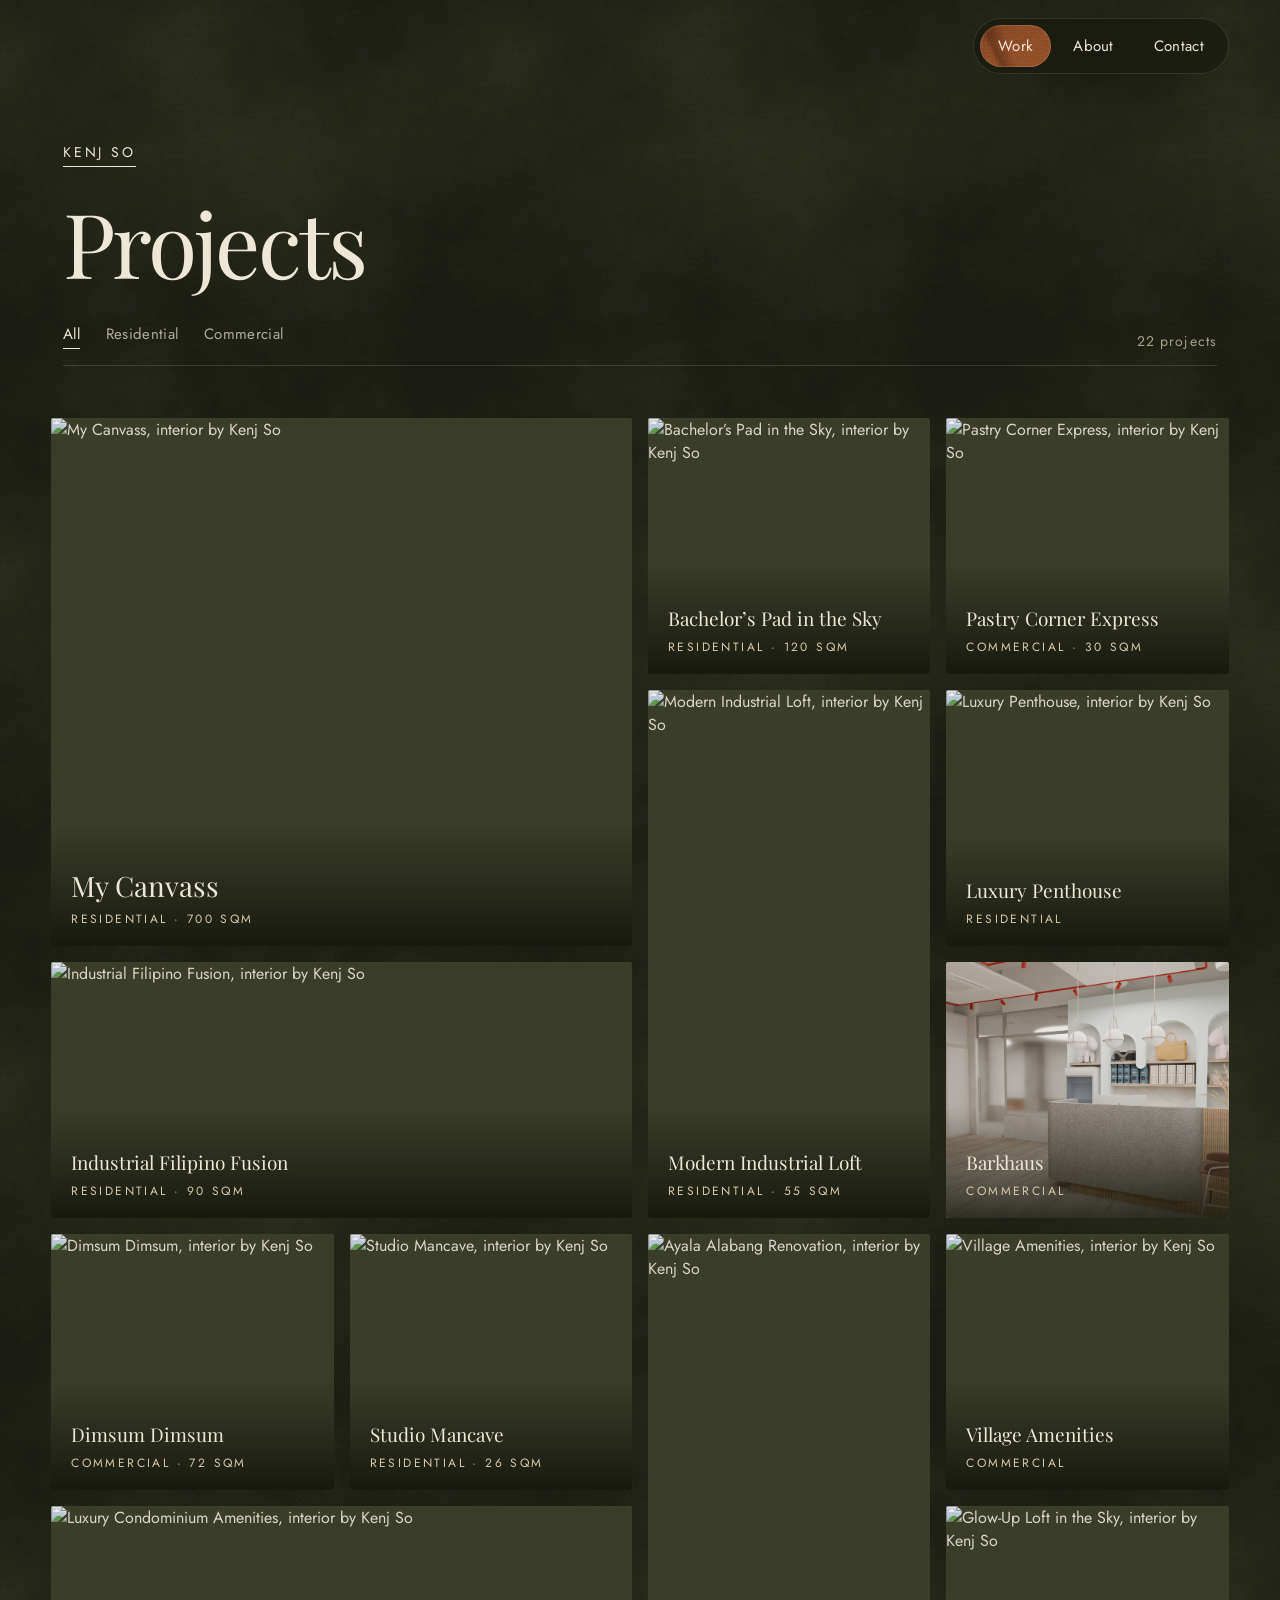
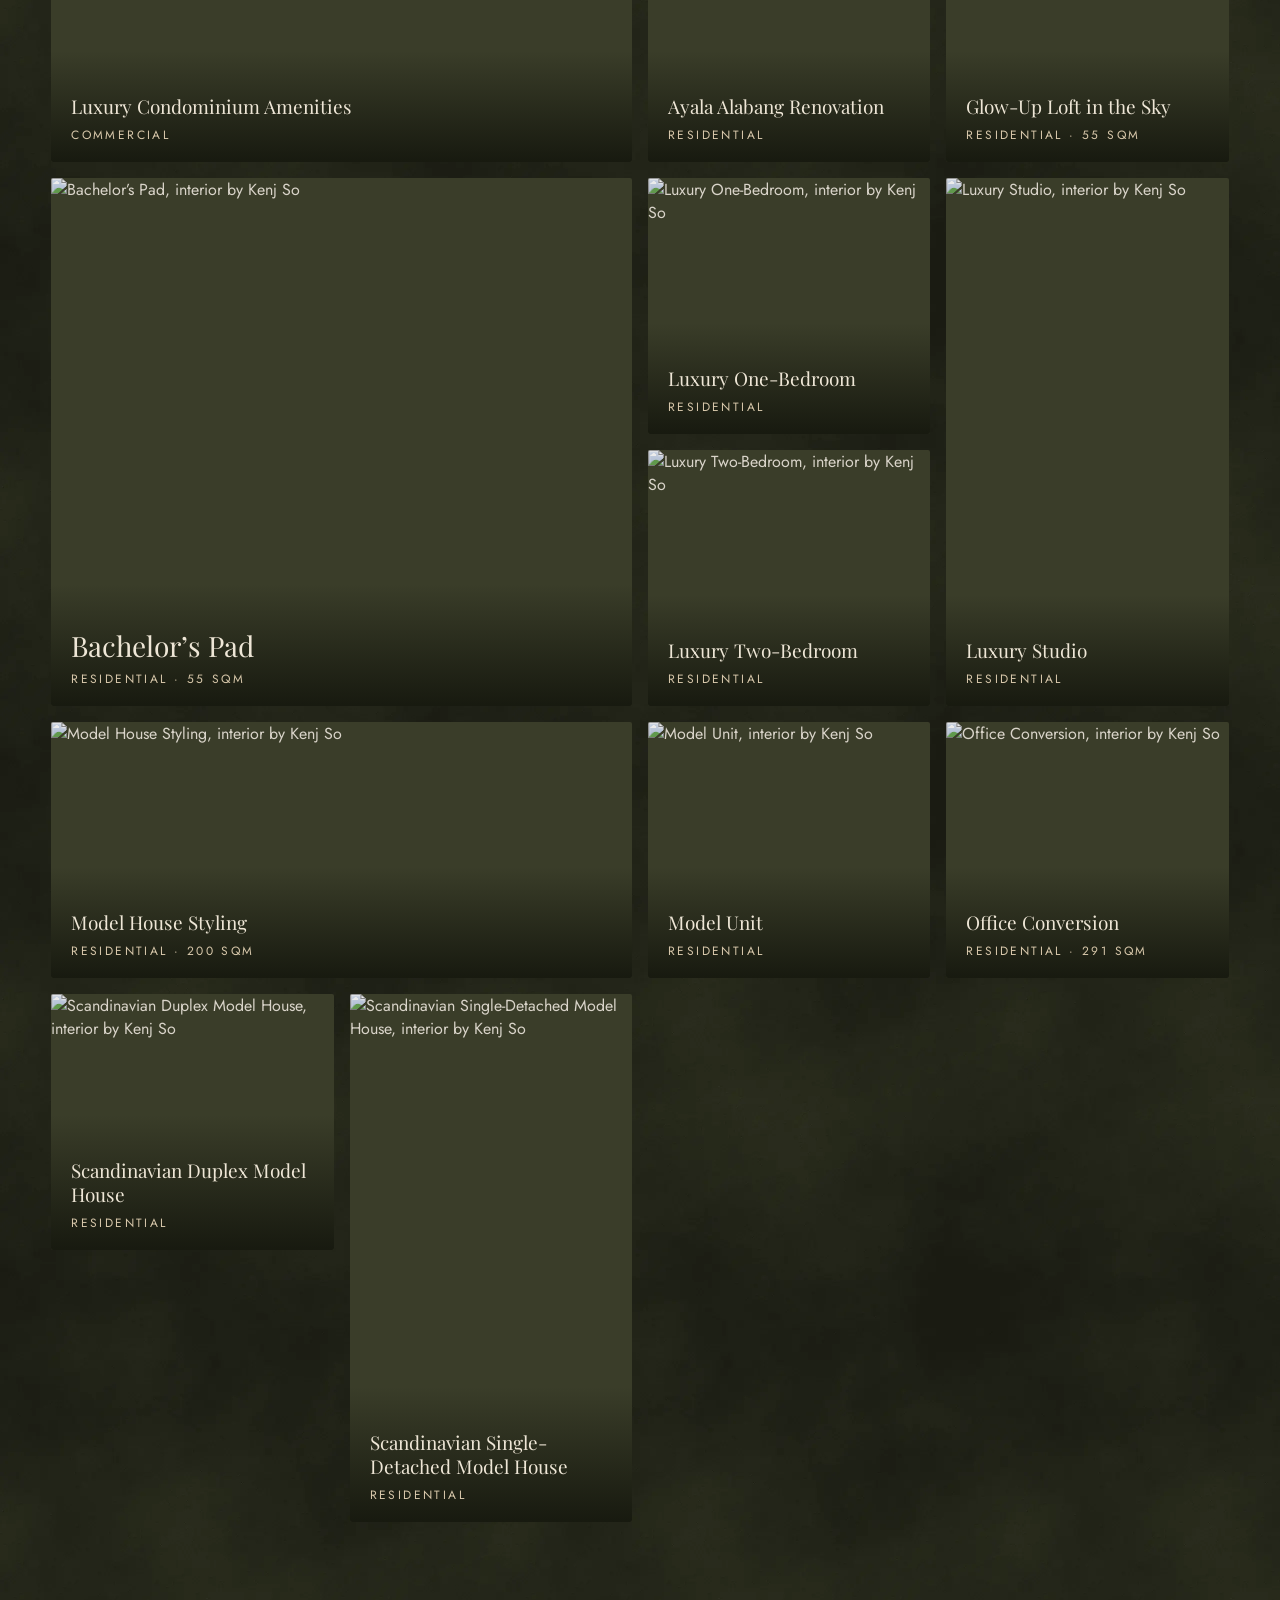
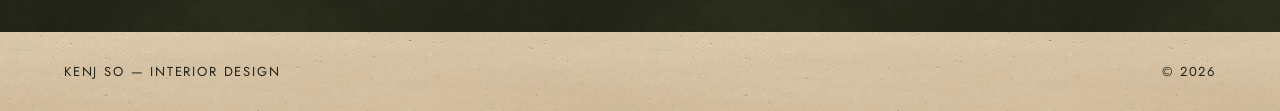
==== work.html @ 74ae032d "Kenj So portfolio prototype for client review Static site: process-led hero (plan → room), portfolio" ====
<!doctype html>
<html lang="en">
<head>
<meta charset="utf-8"><meta name="viewport" content="width=device-width,initial-scale=1">
<title>Projects — Kenj So</title>
<meta name="page-title" content="Projects — Kenj So">
<meta name="description" content="Homes, model units and commercial spaces by licensed interior designer Kenj So.">
<meta name="theme-color" content="#1e2015">
<meta name="robots" content="noindex, nofollow">
<link rel="preconnect" href="https://fonts.googleapis.com"><link rel="preconnect" href="https://fonts.gstatic.com" crossorigin>
<link href="https://fonts.googleapis.com/css2?family=Playfair+Display:ital,wght@0,400;0,500;1,400&family=Jost:wght@300;400;500&display=swap" rel="stylesheet">
<link rel="stylesheet" href="style.css">
</head>
<body class="portfolio-page">
<a class="skip" href="#portfolio-grid">Skip to projects</a>

<nav class="float-nav" id="float-nav" aria-label="Main navigation">
  <span class="nav-indicator" aria-hidden="true"></span>
  <a href="./work.html" aria-current="page">Work</a>
  <a href="./index.html#about">About</a>
  <a href="./index.html#connect">Contact</a>
</nav>

<main class="portfolio">
  <header class="portfolio-head">
    <a class="back-home text-link" href="./index.html">Kenj So</a>
    <h1>Projects</h1>
    <div class="portfolio-bar">
      <div class="filters filters-row" role="group" aria-label="Project category">
        <button data-filter="all" aria-pressed="true">All</button>
        <button data-filter="residential" aria-pressed="false">Residential</button>
        <button data-filter="commercial" aria-pressed="false">Commercial</button>
      </div>
      <p class="count" id="count" aria-live="polite"></p>
    </div>
  </header>
  <div id="portfolio-grid" class="portfolio-grid"></div>
</main>

<footer class="travertine"><span>Kenj So — Interior Design</span><span>© 2026</span></footer>

<script type="module" src="work.js"></script>
</body></html>
---- style.css ----
/* Kenj So — Olive & Cognac, dark.
   Surfaces carry real-material textures (assets/textures/, made by
   scripts/make_textures.py): olive microcement walls, cognac leather for the
   things you touch, travertine underfoot. */

:root {
  --olive-950: #16180f;
  --olive-900: #1e2015;
  --olive-800: #2a2c1e;
  --olive-700: #3a3d29;
  --olive-500: #5d6042;
  --cognac: #b46d3a;
  --cognac-deep: #7c4320;
  --bronze: #8a6a45;
  --travertine: #d8c8ab;
  --cream: #eee6d6;
  --muted: #a7a08a;
  --ink: #22241a;
  --rule: rgba(238, 230, 214, .14);

  --serif: 'Playfair Display', Georgia, serif;
  --sans: 'Jost', 'Futura', 'Century Gothic', sans-serif;
  --sans-track: .02em;            /* labels set in the sans get a little air */

  --tex-wall: url(assets/textures/microcement-olive.webp);
  --tex-wall-deep: url(assets/textures/microcement-olive-deep.webp);
  --tex-leather: url(assets/textures/leather-cognac.webp);
  --tex-stone: url(assets/textures/travertine.webp);

  --ease-out: cubic-bezier(.2, .7, .2, 1);

  font-family: var(--sans);
  color: var(--cream);
  background: var(--olive-900);
  font-synthesis: none;
  scroll-behavior: smooth;
  -webkit-font-smoothing: antialiased;
}
* { box-sizing: border-box; }
body { margin: 0; background: var(--olive-900) var(--tex-wall-deep) 0 0 / 512px; }
a { color: inherit; text-decoration: none; }
button { font: inherit; color: inherit; cursor: pointer; }
button, a { -webkit-tap-highlight-color: transparent; }
:focus-visible { outline: 2px solid var(--cognac); outline-offset: 5px; }

.leather { background: var(--cognac-deep) var(--tex-leather) 0 0 / 512px; color: var(--cream); }
.travertine { background: var(--travertine) var(--tex-stone) 0 0 / 640px; color: var(--ink); }

.eyebrow {
  font-family: var(--sans); font-size: 12px; line-height: 1.6;
  letter-spacing: .26em; text-transform: uppercase; margin: 0 0 26px; color: var(--travertine);
}
.text-link {
  font-size: 15px; letter-spacing: var(--sans-track);
  border-bottom: 1px solid currentColor; padding-bottom: 4px;
  transition: color .25s, border-color .25s;
}
.text-link:hover { color: var(--cognac); }
.button {
  display: inline-block; font-size: 14px; letter-spacing: .08em;
  padding: 17px 26px; border-radius: 2px;
  box-shadow: inset 0 0 0 1px rgba(255, 235, 210, .12), 0 10px 24px -14px rgba(0, 0, 0, .7);
  transition: filter .25s, transform .25s var(--ease-out);
}
.button:hover { filter: brightness(1.12); transform: translateY(-1px); }

/* ---- Floating navigation ----------------------------------------------- */
.float-nav {
  position: fixed; z-index: 30; top: 26px; right: 4%;
  display: flex; gap: 4px; padding: 6px;
  border-radius: 999px; font-size: 15px; letter-spacing: var(--sans-track);
  border: 1px solid transparent;
  transition: background .45s, border-color .45s, box-shadow .45s, transform .45s var(--ease-out), right .6s var(--ease-out);
}
.float-nav a { position: relative; z-index: 1; white-space: nowrap; padding: 10px 18px; border-radius: 999px; transition: color .3s; color: var(--cream); }
.float-nav a:hover { color: var(--travertine); }
.float-nav a[aria-current=true] { color: var(--cream); }
.float-nav[data-floating=true] {
  background: rgba(22, 24, 15, .62);
  border-color: rgba(238, 230, 214, .12);
  box-shadow: 0 18px 40px -22px rgba(0, 0, 0, .8);
  -webkit-backdrop-filter: blur(14px) saturate(1.2); backdrop-filter: blur(14px) saturate(1.2);
  transform: translateY(-8px);
}
/* The active-section marker: a small leather tab that slides between items. */
.nav-indicator {
  position: absolute; z-index: 0; top: 6px; left: 0; height: calc(100% - 12px); width: 0;
  border-radius: 999px; opacity: 0;
  background: var(--cognac-deep) var(--tex-leather) 0 0 / 256px;
  box-shadow: inset 0 0 0 1px rgba(255, 225, 190, .14);
  transition: transform .5s var(--ease-out), width .5s var(--ease-out), opacity .35s;
}

/* ---- Hero copy (art lives in hero-sweep.css) ----------------------------- */
.hero { position: relative; min-height: 760px; height: 100svh; max-height: 1200px; overflow: hidden; }
.hero-copy { position: absolute; top: 28%; left: 9%; width: 34%; z-index: 2; }
.hero h1 {
  font-family: var(--serif); font-weight: 400; font-size: clamp(76px, 7.3vw, 128px);
  line-height: 1.02; letter-spacing: -.045em; margin: 0 0 20px; color: var(--cream);
}
.discipline { font-size: 15px; letter-spacing: .34em; text-transform: uppercase; margin: 0 0 40px; color: var(--travertine); }
.intro { font-family: var(--serif); font-size: 23px; line-height: 1.55; color: #d9c7a6; margin: 0; }
.hero-links { display: flex; gap: 26px; align-items: center; margin-top: 34px; flex-wrap: wrap; }

/* ---- Work --------------------------------------------------------------- */
.work { background: var(--olive-800) var(--tex-wall) 0 0 / 512px; padding: 110px 3% 95px; }
.section-top { display: flex; align-items: start; justify-content: space-between; margin: 0 2% 48px; }
.section-top .eyebrow { margin: 0; }
.lede { font-family: var(--serif); font-size: 23px; line-height: 1.5; margin: 0; text-align: right; color: #d9c7a6; }

.project-grid { position: relative; display: grid; grid-template-columns: repeat(4, minmax(0, 1fr)); gap: 18px; }
.project-index {
  grid-column: 3; grid-row: 2;
  display: flex; flex-direction: column; justify-content: center; padding: 30px 11%;
  border-radius: 2px; box-shadow: inset 0 0 0 1px rgba(255, 225, 190, .1), 0 18px 40px -26px #000;
}
.project-index h2 { font-family: var(--serif); font-size: 36px; font-weight: 400; line-height: 1.18; margin: 0 0 24px; }
.filters { display: flex; flex-direction: column; align-items: start; gap: 4px; }
.filters button {
  font-size: 15px; letter-spacing: var(--sans-track); background: none; border: 0; padding: 6px 0;
  color: rgba(238, 230, 214, .7); position: relative; transition: color .25s;
}
.filters button::after {
  content: ""; position: absolute; left: 0; right: 0; bottom: 2px; height: 1px; background: currentColor;
  transform: scaleX(0); transform-origin: left; transition: transform .4s var(--ease-out);
}
.filters button:hover, .filters button[aria-pressed=true] { color: var(--cream); }
.filters button[aria-pressed=true]::after { transform: scaleX(1); }

.project-card {
  position: relative; aspect-ratio: 1 / 1.06; overflow: hidden; padding: 0; border: 0;
  text-align: left; color: var(--cream); background: var(--olive-700); border-radius: 2px;
}
.project-card img { width: 100%; height: 100%; object-fit: cover; display: block; transition: transform .8s var(--ease-out), filter .6s; filter: saturate(.72) brightness(.92); }
.project-card:hover img { transform: scale(1.045); filter: saturate(1) brightness(1); }
.project-caption { position: absolute; inset: auto 0 0; padding: 44px 20px 18px; background: linear-gradient(transparent, rgba(16, 18, 10, .82)); }
.project-caption strong { display: block; font-family: var(--serif); font-size: 19px; font-weight: 400; line-height: 1.25; }
.project-caption span { display: block; font-size: 12px; letter-spacing: .2em; text-transform: uppercase; margin-top: 7px; color: var(--travertine); }

.more-projects {
  display: flex; align-items: end; justify-content: space-between; gap: 12px; padding: 24px; min-height: 180px;
  font-family: var(--serif); font-size: 30px; border-radius: 2px;
}
.more-projects::after { content: "→"; font-family: var(--sans); font-size: 22px; transition: transform .35s var(--ease-out); }
.more-projects span { max-width: 8ch; line-height: 1.12; }
.more-projects:hover::after { transform: translateX(6px); }

.project-grid.filtered .project-index { grid-column: auto; grid-row: auto; }
.project-grid [hidden] { display: none; }

/* ---- About + Contact ------------------------------------------------------- */
.about { position: relative; overflow: hidden; padding: 130px 10% 130px; display: grid; grid-template-columns: 1.05fr .75fr; gap: 10%; align-items: center; isolation: isolate; }
.sketch-canvas { position: absolute; inset: 0; width: 100%; height: 100%; z-index: -1; pointer-events: none; }
.about-copy { position: relative; }
.about h2 { font-family: var(--serif); font-weight: 400; font-size: clamp(38px, 3.8vw, 60px); margin: 0 0 34px; line-height: 1.12; }
.about-copy > p:not(.eyebrow) { max-width: 520px; font-size: 18px; line-height: 1.75; color: #ddd4c2; letter-spacing: .01em; font-weight: 300; }
.contact { border-top: 1px solid var(--rule); margin-top: 52px; padding-top: 34px; scroll-margin-top: 120px; }
.contact .eyebrow { margin-bottom: 14px; }
.email { display: inline-block; font-family: var(--serif); font-size: clamp(26px, 2.6vw, 38px); background: linear-gradient(var(--cognac), var(--cognac)) 0 100% / 0 1px no-repeat; transition: background-size .5s var(--ease-out), color .3s; }
.email:hover { background-size: 100% 1px; color: #e2b48b; }
.phone { display: block; margin-top: 12px; font-size: 17px; letter-spacing: .04em; color: var(--travertine); }
.socials { display: flex; gap: 28px; font-size: 15px; letter-spacing: var(--sans-track); margin-top: 26px; color: var(--travertine); }
.socials a:hover, .phone:hover { color: var(--cream); }
.portrait { margin: 0; justify-self: end; width: 100%; max-width: 440px; position: relative; }
.portrait img { display: block; width: 100%; aspect-ratio: 4 / 5; object-fit: cover; object-position: 50% 18%; border-radius: 2px; filter: saturate(.62) sepia(.12); box-shadow: 0 40px 80px -40px rgba(0, 0, 0, .85), 0 0 0 1px rgba(238, 230, 214, .08); background: var(--olive-800); }
.portrait figcaption { position: static; margin-top: 16px; font-size: 13px; letter-spacing: .22em; text-transform: uppercase; color: var(--travertine); }

footer { padding: 30px 5%; display: flex; justify-content: space-between; gap: 30px; font-size: 13px; letter-spacing: .14em; text-transform: uppercase; }

/* ---- Utility, dialog ------------------------------------------------------ */
.skip { position: absolute; width: 1px; height: 1px; overflow: hidden; clip: rect(0 0 0 0); white-space: nowrap; }
.skip:focus { clip: auto; top: 12px; left: 12px; width: auto; height: auto; padding: 10px; background: var(--cream); color: var(--ink); z-index: 40; }
dialog { padding: 0; border: 0; color: var(--cream); width: min(920px, 92vw); max-height: 90svh; background: var(--olive-900) var(--tex-wall-deep) 0 0 / 512px; border-radius: 2px; }
dialog::backdrop { background: rgba(14, 15, 9, .82); -webkit-backdrop-filter: blur(6px); backdrop-filter: blur(6px); }
.close { position: sticky; top: 15px; float: right; margin: 15px; z-index: 1; background: rgba(22, 24, 15, .7); border: 1px solid var(--rule); padding: 11px 20px; border-radius: 999px; letter-spacing: var(--sans-track); }
.dialog-content { padding: 56px; }
.dialog-content h2 { font-family: var(--serif); font-size: 40px; line-height: 1.2; font-weight: 400; margin: 18px 0; }
.dialog-content p { font-size: 17px; line-height: 1.8; color: #ddd4c2; white-space: pre-line; }
.dialog-content img { width: 100%; height: auto; display: block; margin: 20px 0; }
#dialog-images { clear: both; }

/* ---- Responsive ------------------------------------------------------------ */
@media (min-width: 1700px) { .hero-copy { left: 12%; } }
@media (max-width: 1000px) {
  .hero-copy { left: 6%; width: 40%; }
  .hero h1 { font-size: 86px; }
  .project-grid { gap: 12px; }
  .project-index { padding: 18px 8%; }
  .project-index h2 { font-size: 30px; }
  .about { padding: 100px 7%; gap: 7%; }
}
@media (max-width: 700px) {
  .float-nav { top: 14px; right: 50%; transform: translateX(50%); font-size: 14px; }
  .float-nav[data-floating=true] { transform: translateX(50%) translateY(-4px); }
  .float-nav a { padding: 9px 13px; }
  .hero { height: 100svh; min-height: 640px; max-height: none; }
  .hero-copy { top: auto; bottom: max(44px, 6svh); left: 7%; width: 86%; }
  .hero h1 { font-size: 76px; margin-bottom: 12px; text-shadow: 0 2px 24px rgba(8,16,10,.5); }
  .hero .eyebrow { font-size: 11px; margin-bottom: 20px; }
  .discipline { font-size: 13px; margin-bottom: 24px; }
  .intro { font-size: 20px; line-height: 1.45; }
  .hero-links { margin-top: 24px; }
  .work { padding: 70px 5% 55px; }
  .section-top { margin: 0 0 28px; flex-direction: column; gap: 14px; }
  .lede { font-size: 20px; text-align: left; }
  .project-grid { grid-template-columns: repeat(2, minmax(0, 1fr)); gap: 10px; }
  .project-index { grid-column: 1; grid-row: 1; min-height: 220px; padding: 16px 9%; }
  .project-index h2 { font-size: 30px; margin-bottom: 14px; }
  .filters button { font-size: 14px; }
  .project-caption { padding: 30px 12px 13px; }
  .project-caption strong { font-size: 16px; }
  .project-caption span { font-size: 10px; }
  .more-projects { font-size: 24px; min-height: 0; aspect-ratio: 1 / 1.06; }
  .about { padding: 80px 8% 90px; grid-template-columns: 1fr; gap: 56px; }
  .about h2 { font-size: 40px; }
  .about-copy > p:not(.eyebrow) { font-size: 17px; }
  .portrait { justify-self: center; max-width: 360px; }
  .email { font-size: 30px; }
  footer { flex-direction: column; gap: 8px; padding: 26px 8%; font-size: 11px; }
  .dialog-content { padding: 44px 24px; }
  .dialog-content h2 { font-size: 30px; }
}
@media (prefers-reduced-motion: reduce) {
  :root { scroll-behavior: auto; }
  *, *::before, *::after { transition: none !important; }
}


html.pv-open, html.pv-open body { overflow: hidden; }

/* ---- Portfolio page --------------------------------------------------------- */
.portfolio { padding: 140px 4% 110px; }
.portfolio-head { margin: 0 1% 52px; }
.back-home { font-size: 14px; letter-spacing: .2em; text-transform: uppercase; }
.portfolio-head h1 { font-family: var(--serif); font-weight: 400; font-size: clamp(56px, 7vw, 112px); line-height: 1; letter-spacing: -.03em; margin: 34px 0 30px; }
.portfolio-bar { display: flex; justify-content: space-between; align-items: end; gap: 24px; border-bottom: 1px solid var(--rule); padding-bottom: 14px; }
.filters-row { flex-direction: row; gap: 26px; }
.count { margin: 0; font-size: 14px; letter-spacing: .08em; color: var(--muted); }
.portfolio-grid { position: relative; display: grid; grid-template-columns: repeat(4, minmax(0, 1fr)); grid-auto-rows: clamp(220px, 20vw, 360px); grid-auto-flow: dense; gap: 16px; }
.portfolio-grid .project-card { aspect-ratio: auto; height: 100%; }
.portfolio-grid .big { grid-column: span 2; grid-row: span 2; }
.portfolio-grid .tall { grid-row: span 2; }
.portfolio-grid .wide { grid-column: span 2; }
.portfolio-grid .big .project-caption strong { font-size: 28px; }
.portfolio-grid [hidden] { display: none; }

/* ---- Project view (full screen, over the page) ------------------------------ */
.project-view { position: fixed; inset: 0; z-index: 60; background: var(--olive-900) var(--tex-wall-deep) 0 0 / 512px; color: var(--cream); }
.project-view[hidden] { display: none; }
.pv-scroll { position: absolute; inset: 0; overflow-y: auto; overscroll-behavior: contain; }
.pv-close {
  position: absolute; top: 22px; right: 4%; z-index: 2; padding: 11px 22px; border-radius: 999px; font-size: 15px; letter-spacing: var(--sans-track);
  background: rgba(22, 24, 15, .62); border: 1px solid rgba(238, 230, 214, .16); -webkit-backdrop-filter: blur(12px); backdrop-filter: blur(12px);
  transition: background .25s;
}
.pv-close::after { content: " ✕"; font-size: 12px; margin-left: 4px; }
.pv-close:hover { background: var(--cognac-deep) var(--tex-leather) 0 0 / 256px; }
.pv-hero { position: relative; height: 100svh; min-height: 520px; overflow: hidden; }
.pv-hero img { position: absolute; inset: 0; width: 100%; height: 100%; object-fit: cover; }
.pv-hero::after { content: ""; position: absolute; inset: 0; background: linear-gradient(0deg, rgba(16, 18, 10, .88) 0%, rgba(16, 18, 10, .35) 34%, rgba(16, 18, 10, 0) 58%), linear-gradient(180deg, rgba(16, 18, 10, .45), transparent 18%); }
.pv-hero-copy { position: absolute; z-index: 1; left: 6%; right: 6%; bottom: 8%; max-width: 980px; }
.pv-hero h1 { font-family: var(--serif); font-weight: 400; font-size: clamp(48px, 6.4vw, 104px); line-height: 1.02; letter-spacing: -.03em; margin: 0 0 18px; }
.pv-tagline { font-family: var(--serif); font-size: clamp(19px, 1.7vw, 25px); line-height: 1.45; color: #e0cfb0; margin: 0; max-width: 34em; }
.pv-story { display: grid; grid-template-columns: minmax(180px, 1fr) 2.4fr; gap: 6%; padding: 110px 6% 90px; max-width: 1400px; margin: 0 auto; }
.pv-meta { margin: 0; display: grid; grid-template-columns: auto; align-content: start; gap: 4px; position: sticky; top: 100px; }
.pv-meta dt { font-size: 12px; letter-spacing: .24em; text-transform: uppercase; color: var(--muted); margin-top: 18px; }
.pv-meta dt:first-child { margin-top: 0; }
.pv-meta dd { margin: 0; font-size: 17px; color: var(--cream); }
.pv-body p { font-size: 19px; line-height: 1.8; font-weight: 300; color: #e2dac8; margin: 0 0 1.2em; max-width: 40em; }
.pv-body p:first-child::first-letter { font-family: var(--serif); float: left; font-size: 3.4em; line-height: .9; padding: 6px 10px 0 0; color: var(--travertine); }
.pv-gallery { display: grid; grid-template-columns: 1fr 1fr; gap: 16px; padding: 0 4% 16px; }
.pv-gallery figure { margin: 0; overflow: hidden; border-radius: 2px; background: var(--olive-800); }
.pv-gallery figure.wide { grid-column: span 2; }
.pv-gallery img { display: block; width: 100%; height: 100%; object-fit: cover; }
.pv-next { display: flex; justify-content: space-between; align-items: end; gap: 30px; padding: 100px 6% 90px; border-top: 1px solid var(--rule); margin-top: 90px; }
.pv-next-link { text-align: right; }
.pv-next-link .eyebrow { display: block; margin-bottom: 10px; }
.pv-next-link strong { font-family: var(--serif); font-weight: 400; font-size: clamp(34px, 4.4vw, 68px); line-height: 1.05; transition: color .3s; }
.pv-next-link strong::after { content: " →"; font-family: var(--sans); font-size: .5em; vertical-align: middle; }
.pv-next-link:hover strong { color: #e2b48b; }

@media (max-width: 700px) {
  .portfolio { padding: 110px 5% 70px; }
  .portfolio-bar { flex-direction: column; align-items: start; }
  .filters-row { gap: 20px; }
  .portfolio-grid { grid-template-columns: repeat(2, minmax(0, 1fr)); grid-auto-rows: 46vw; gap: 10px; }
  .portfolio-grid .big .project-caption strong { font-size: 22px; }
  .pv-close { top: 14px; right: 5%; }
  .pv-hero { height: 86svh; }
  .pv-story { grid-template-columns: 1fr; padding: 64px 7% 50px; gap: 34px; }
  .pv-meta { position: static; grid-template-columns: auto 1fr; column-gap: 18px; row-gap: 6px; }
  .pv-meta dt { margin-top: 0; align-self: center; }
  .pv-body p { font-size: 17px; }
  .pv-gallery { grid-template-columns: 1fr; gap: 10px; padding: 0 0 10px; }
  .pv-gallery figure.wide { grid-column: auto; }
  .pv-next { flex-direction: column-reverse; align-items: start; padding: 70px 7%; margin-top: 50px; }
  .pv-next-link { text-align: left; }
}
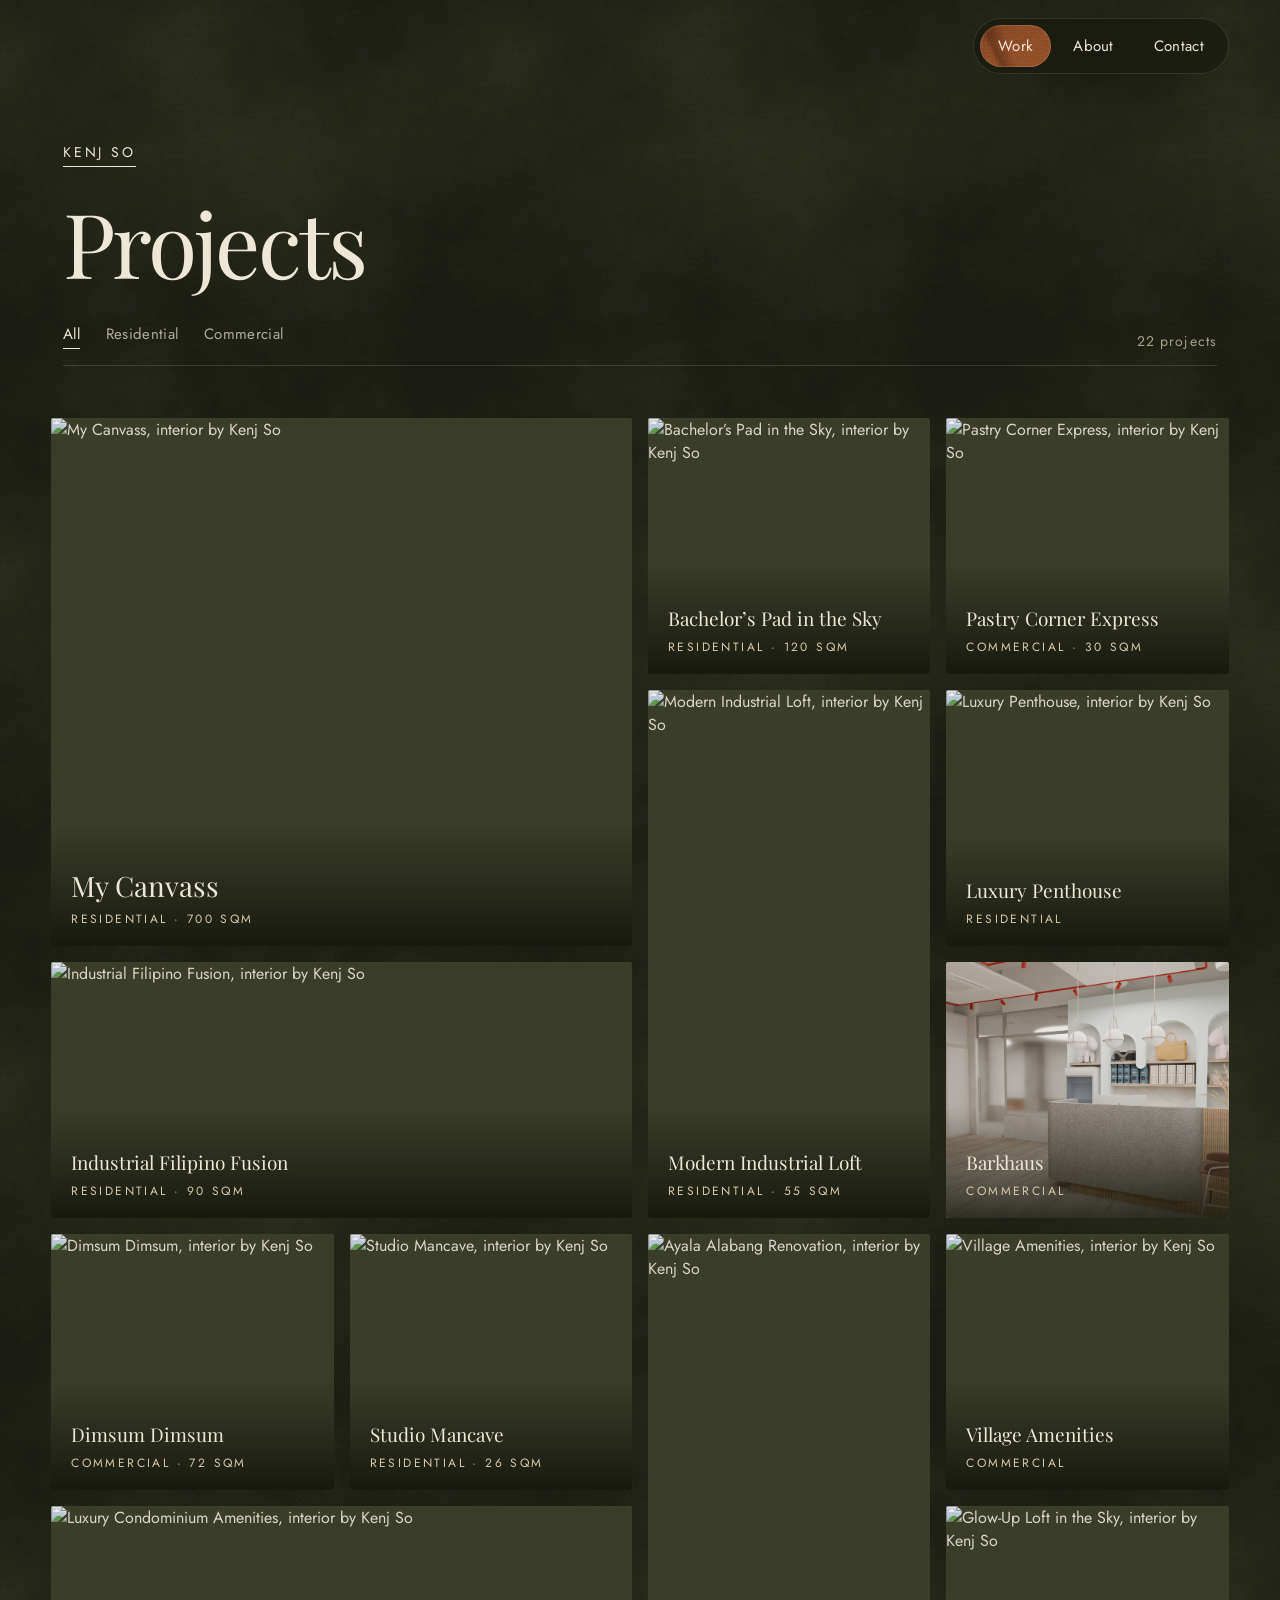
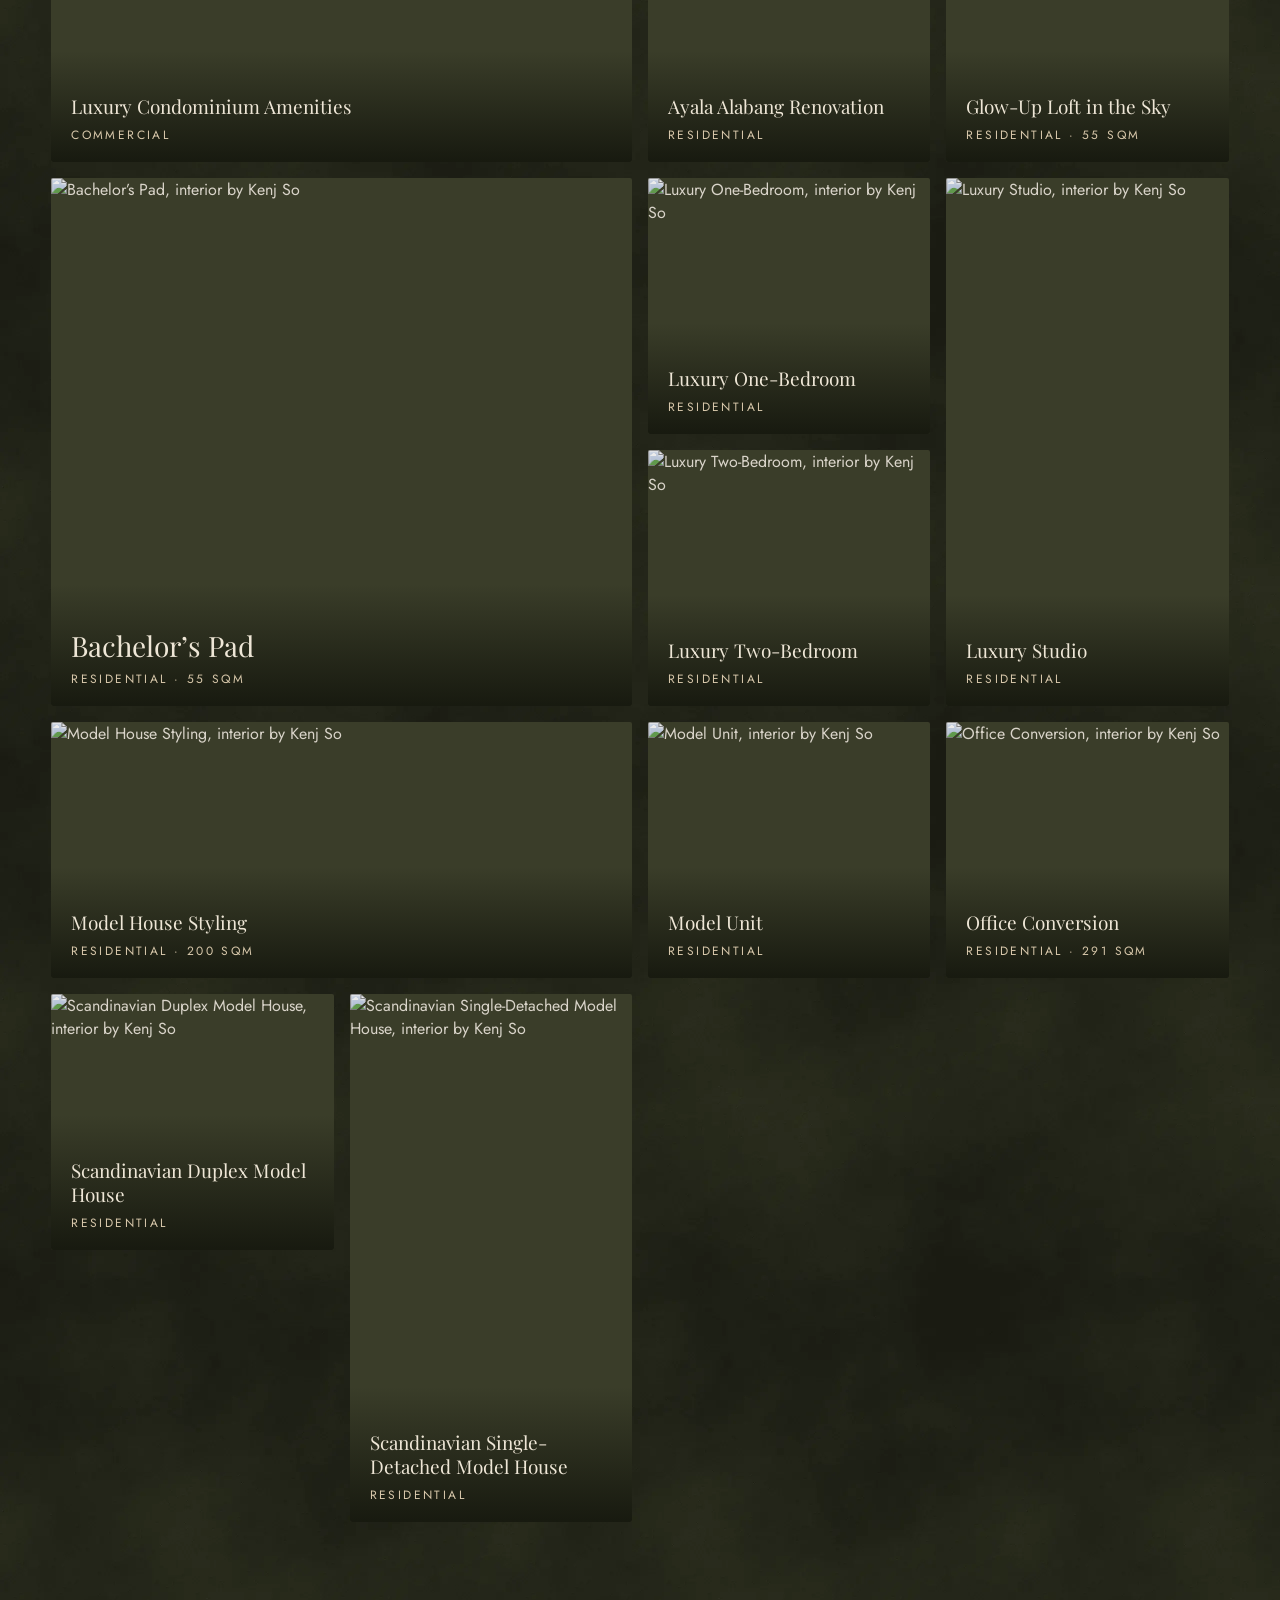
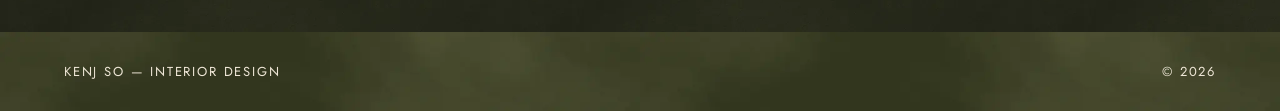
==== commit 6f08c465: "Refine copy, Projects tile on phones, travertine contact fold - Hero: drop the 'since 2015' eyebrow;" ====
--- a/work.html
+++ b/work.html
@@ -37,7 +37,7 @@
   <div id="portfolio-grid" class="portfolio-grid"></div>
 </main>
 
-<footer class="travertine"><span>Kenj So — Interior Design</span><span>© 2026</span></footer>
+<footer class="limewash"><span>Kenj So — Interior Design</span><span>© 2026</span></footer>
 
 <script type="module" src="work.js"></script>
 </body></html>
--- a/style.css
+++ b/style.css
@@ -26,6 +26,7 @@
   --tex-wall-deep: url(assets/textures/microcement-olive-deep.webp);
   --tex-leather: url(assets/textures/leather-cognac.webp);
   --tex-stone: url(assets/textures/travertine.webp);
+  --tex-limewash: url(assets/textures/limewash-olive.webp);
 
   --ease-out: cubic-bezier(.2, .7, .2, 1);
 
@@ -45,6 +46,7 @@
 
 .leather { background: var(--cognac-deep) var(--tex-leather) 0 0 / 512px; color: var(--cream); }
 .travertine { background: var(--travertine) var(--tex-stone) 0 0 / 640px; color: var(--ink); }
+.limewash { background: var(--olive-700) var(--tex-limewash) 0 0 / 640px; color: var(--cream); }
 
 .eyebrow {
   font-family: var(--sans); font-size: 12px; line-height: 1.6;
@@ -99,14 +101,14 @@
   line-height: 1.02; letter-spacing: -.045em; margin: 0 0 20px; color: var(--cream);
 }
 .discipline { font-size: 15px; letter-spacing: .34em; text-transform: uppercase; margin: 0 0 40px; color: var(--travertine); }
-.intro { font-family: var(--serif); font-size: 23px; line-height: 1.55; color: #d9c7a6; margin: 0; }
+.intro { font-family: var(--serif); font-size: 23px; line-height: 1.55; color: #d9c7a6; margin: 0; max-width: 22em; }
 .hero-links { display: flex; gap: 26px; align-items: center; margin-top: 34px; flex-wrap: wrap; }
 
 /* ---- Work --------------------------------------------------------------- */
 .work { background: var(--olive-800) var(--tex-wall) 0 0 / 512px; padding: 110px 3% 95px; }
 .section-top { display: flex; align-items: start; justify-content: space-between; margin: 0 2% 48px; }
 .section-top .eyebrow { margin: 0; }
-.lede { font-family: var(--serif); font-size: 23px; line-height: 1.5; margin: 0; text-align: right; color: #d9c7a6; }
+.lede { font-family: var(--serif); font-size: 23px; line-height: 1.5; margin: 0; text-align: right; color: #d9c7a6; max-width: 15em; }
 
 .project-grid { position: relative; display: grid; grid-template-columns: repeat(4, minmax(0, 1fr)); gap: 18px; }
 .project-index {
@@ -149,21 +151,24 @@
 .project-grid [hidden] { display: none; }
 
 /* ---- About + Contact ------------------------------------------------------- */
-.about { position: relative; overflow: hidden; padding: 130px 10% 130px; display: grid; grid-template-columns: 1.05fr .75fr; gap: 10%; align-items: center; isolation: isolate; }
+/* On travertine: ink text, bronze accents, and the sketches drawn in pencil-bronze. */
+.about { --sketch-ink: rgba(92, 70, 46, .42); --rule-dark: rgba(34, 36, 26, .18); position: relative; overflow: hidden; padding: 130px 10% 130px; display: grid; grid-template-columns: 1.05fr .75fr; gap: 10%; align-items: center; isolation: isolate; }
 .sketch-canvas { position: absolute; inset: 0; width: 100%; height: 100%; z-index: -1; pointer-events: none; }
 .about-copy { position: relative; }
 .about h2 { font-family: var(--serif); font-weight: 400; font-size: clamp(38px, 3.8vw, 60px); margin: 0 0 34px; line-height: 1.12; }
-.about-copy > p:not(.eyebrow) { max-width: 520px; font-size: 18px; line-height: 1.75; color: #ddd4c2; letter-spacing: .01em; font-weight: 300; }
-.contact { border-top: 1px solid var(--rule); margin-top: 52px; padding-top: 34px; scroll-margin-top: 120px; }
+.about .eyebrow { color: var(--bronze); }
+.about-copy > p:not(.eyebrow) { max-width: 520px; font-size: 18px; line-height: 1.75; color: #3a3a2c; letter-spacing: .01em; font-weight: 400; }
+.about .text-link:hover { color: var(--cognac-deep); }
+.contact { border-top: 1px solid var(--rule-dark); margin-top: 52px; padding-top: 34px; scroll-margin-top: 120px; }
 .contact .eyebrow { margin-bottom: 14px; }
 .email { display: inline-block; font-family: var(--serif); font-size: clamp(26px, 2.6vw, 38px); background: linear-gradient(var(--cognac), var(--cognac)) 0 100% / 0 1px no-repeat; transition: background-size .5s var(--ease-out), color .3s; }
-.email:hover { background-size: 100% 1px; color: #e2b48b; }
-.phone { display: block; margin-top: 12px; font-size: 17px; letter-spacing: .04em; color: var(--travertine); }
-.socials { display: flex; gap: 28px; font-size: 15px; letter-spacing: var(--sans-track); margin-top: 26px; color: var(--travertine); }
-.socials a:hover, .phone:hover { color: var(--cream); }
+.email:hover { background-size: 100% 1px; color: var(--cognac-deep); }
+.phone { display: block; margin-top: 12px; font-size: 17px; letter-spacing: .04em; color: #5a4a34; }
+.socials { display: flex; gap: 28px; font-size: 15px; letter-spacing: var(--sans-track); margin-top: 26px; color: #5a4a34; }
+.socials a:hover, .phone:hover { color: var(--cognac-deep); }
 .portrait { margin: 0; justify-self: end; width: 100%; max-width: 440px; position: relative; }
-.portrait img { display: block; width: 100%; aspect-ratio: 4 / 5; object-fit: cover; object-position: 50% 18%; border-radius: 2px; filter: saturate(.62) sepia(.12); box-shadow: 0 40px 80px -40px rgba(0, 0, 0, .85), 0 0 0 1px rgba(238, 230, 214, .08); background: var(--olive-800); }
-.portrait figcaption { position: static; margin-top: 16px; font-size: 13px; letter-spacing: .22em; text-transform: uppercase; color: var(--travertine); }
+.portrait img { display: block; width: 100%; aspect-ratio: 4 / 5; object-fit: cover; object-position: 50% 18%; border-radius: 2px; filter: saturate(.62) sepia(.12); box-shadow: 0 40px 70px -38px rgba(40, 30, 16, .55), 0 0 0 1px rgba(34, 36, 26, .08); background: var(--olive-800); }
+.portrait figcaption { position: static; margin-top: 16px; font-size: 16px; letter-spacing: .06em; color: #4e4030; }   /* mixed case: the title is "IDr." */
 
 footer { padding: 30px 5%; display: flex; justify-content: space-between; gap: 30px; font-size: 13px; letter-spacing: .14em; text-transform: uppercase; }
 
@@ -204,8 +209,10 @@
   .section-top { margin: 0 0 28px; flex-direction: column; gap: 14px; }
   .lede { font-size: 20px; text-align: left; }
   .project-grid { grid-template-columns: repeat(2, minmax(0, 1fr)); gap: 10px; }
-  .project-index { grid-column: 1; grid-row: 1; min-height: 220px; padding: 16px 9%; }
-  .project-index h2 { font-size: 30px; margin-bottom: 14px; }
+  .project-index { grid-column: 1; grid-row: 1; aspect-ratio: 1 / 1.06; min-height: 0; overflow: hidden; padding: 12px 11%; }
+  .project-index h2 { font-size: 25px; margin-bottom: 8px; }
+  .project-index .filters { gap: 0; }
+  .project-index .filters button { padding: 4px 0; }
   .filters button { font-size: 14px; }
   .project-caption { padding: 30px 12px 13px; }
   .project-caption strong { font-size: 16px; }
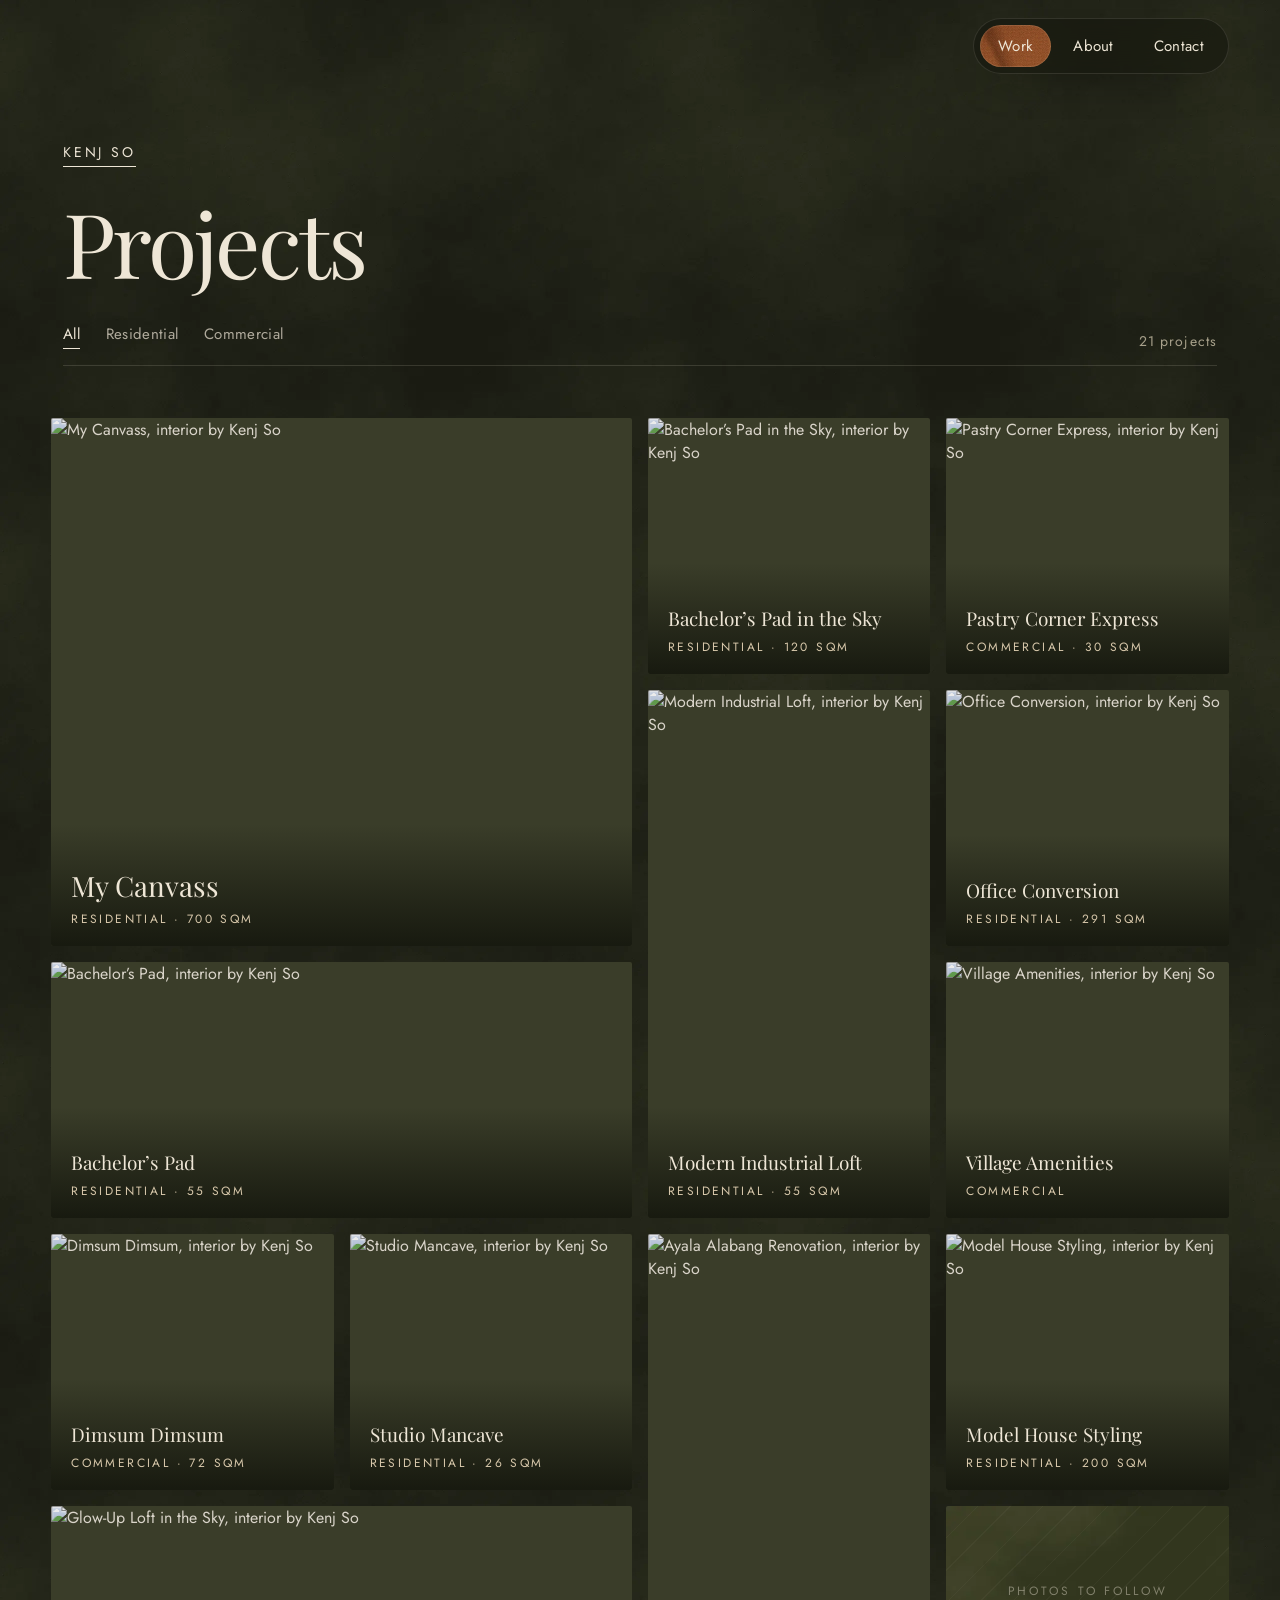
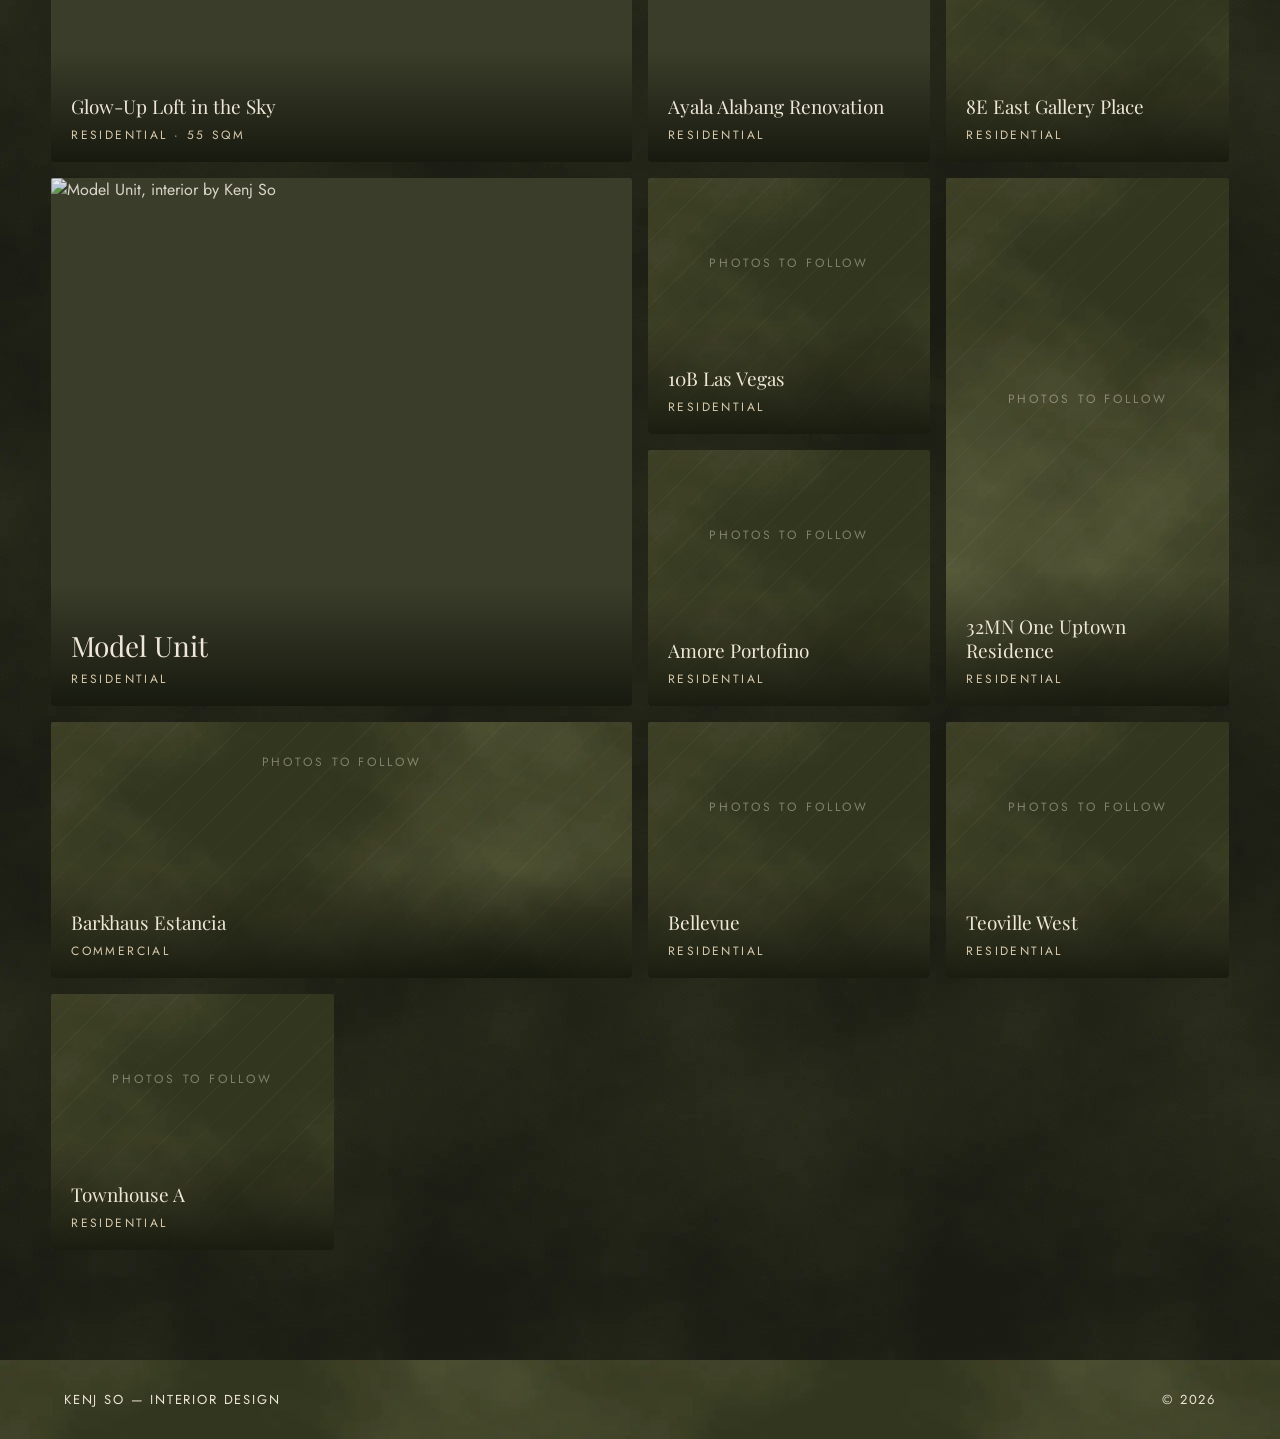
==== commit 3568425e: "Hide nine projects from lists, add eight placeholder projects Unlisted projects still open from thei" ====
--- a/work.html
+++ b/work.html
@@ -9,7 +9,7 @@
 <meta name="robots" content="noindex, nofollow">
 <link rel="preconnect" href="https://fonts.googleapis.com"><link rel="preconnect" href="https://fonts.gstatic.com" crossorigin>
 <link href="https://fonts.googleapis.com/css2?family=Playfair+Display:ital,wght@0,400;0,500;1,400&family=Jost:wght@300;400;500&display=swap" rel="stylesheet">
-<link rel="stylesheet" href="style.css">
+<link rel="stylesheet" href="style.css?v=fc8b260964">
 </head>
 <body class="portfolio-page">
 <a class="skip" href="#portfolio-grid">Skip to projects</a>
@@ -39,5 +39,5 @@
 
 <footer class="limewash"><span>Kenj So — Interior Design</span><span>© 2026</span></footer>
 
-<script type="module" src="work.js"></script>
+<script type="module" src="work.js?v=de187dc1e6"></script>
 </body></html>
--- a/style.css
+++ b/style.css
@@ -151,8 +151,8 @@
 .project-grid [hidden] { display: none; }
 
 /* ---- About + Contact ------------------------------------------------------- */
-/* On travertine: ink text, bronze accents, and the sketches drawn in pencil-bronze. */
-.about { --sketch-ink: rgba(92, 70, 46, .42); --rule-dark: rgba(34, 36, 26, .18); position: relative; overflow: hidden; padding: 130px 10% 130px; display: grid; grid-template-columns: 1.05fr .75fr; gap: 10%; align-items: center; isolation: isolate; }
+/* On travertine: ink text, bronze accents, and the sketches drawn in cognac. */
+.about { --sketch-ink: rgba(168, 96, 48, .5); --rule-dark: rgba(34, 36, 26, .18); position: relative; overflow: hidden; padding: 130px 10% 130px; display: grid; grid-template-columns: 1.05fr .75fr; gap: 10%; align-items: center; isolation: isolate; }
 .sketch-canvas { position: absolute; inset: 0; width: 100%; height: 100%; z-index: -1; pointer-events: none; }
 .about-copy { position: relative; }
 .about h2 { font-family: var(--serif); font-weight: 400; font-size: clamp(38px, 3.8vw, 60px); margin: 0 0 34px; line-height: 1.12; }
@@ -209,10 +209,11 @@
   .section-top { margin: 0 0 28px; flex-direction: column; gap: 14px; }
   .lede { font-size: 20px; text-align: left; }
   .project-grid { grid-template-columns: repeat(2, minmax(0, 1fr)); gap: 10px; }
-  .project-index { grid-column: 1; grid-row: 1; aspect-ratio: 1 / 1.06; min-height: 0; overflow: hidden; padding: 12px 11%; }
-  .project-index h2 { font-size: 25px; margin-bottom: 8px; }
-  .project-index .filters { gap: 0; }
-  .project-index .filters button { padding: 4px 0; }
+  /* Same footprint as a photo card: compact heading, filters run inline and wrap. */
+  .project-index { grid-column: 1; grid-row: 1; aspect-ratio: 1 / 1.06; min-height: 0; overflow: hidden; padding: 14px 10%; justify-content: center; }
+  .project-index h2 { font-size: 26px; margin-bottom: 10px; }
+  .project-index .filters { flex-direction: row; flex-wrap: wrap; gap: 2px 14px; }
+  .project-index .filters button { padding: 3px 0; font-size: 14px; }
   .filters button { font-size: 14px; }
   .project-caption { padding: 30px 12px 13px; }
   .project-caption strong { font-size: 16px; }
@@ -303,3 +304,14 @@
   .pv-next { flex-direction: column-reverse; align-items: start; padding: 70px 7%; margin-top: 50px; }
   .pv-next-link { text-align: left; }
 }
+
+/* Projects without photos yet */
+.project-card.is-placeholder { background: var(--olive-700) var(--tex-limewash) 0 0 / 640px; }
+.card-placeholder {
+  position: absolute; inset: 0; display: grid; place-items: center; padding-bottom: 30%;
+  font-size: 12px; letter-spacing: .24em; text-transform: uppercase; color: rgba(238, 230, 214, .42);
+  background: repeating-linear-gradient(135deg, transparent 0 22px, rgba(238, 230, 214, .035) 22px 23px);
+}
+.pv-hero.is-placeholder { height: 62svh; min-height: 420px; background: var(--olive-700) var(--tex-limewash) 0 0 / 640px; }
+.pv-story.is-placeholder .pv-body p { color: var(--muted); font-style: italic; }
+.pv-story.is-placeholder .pv-body p:first-child::first-letter { float: none; font: inherit; padding: 0; color: inherit; }
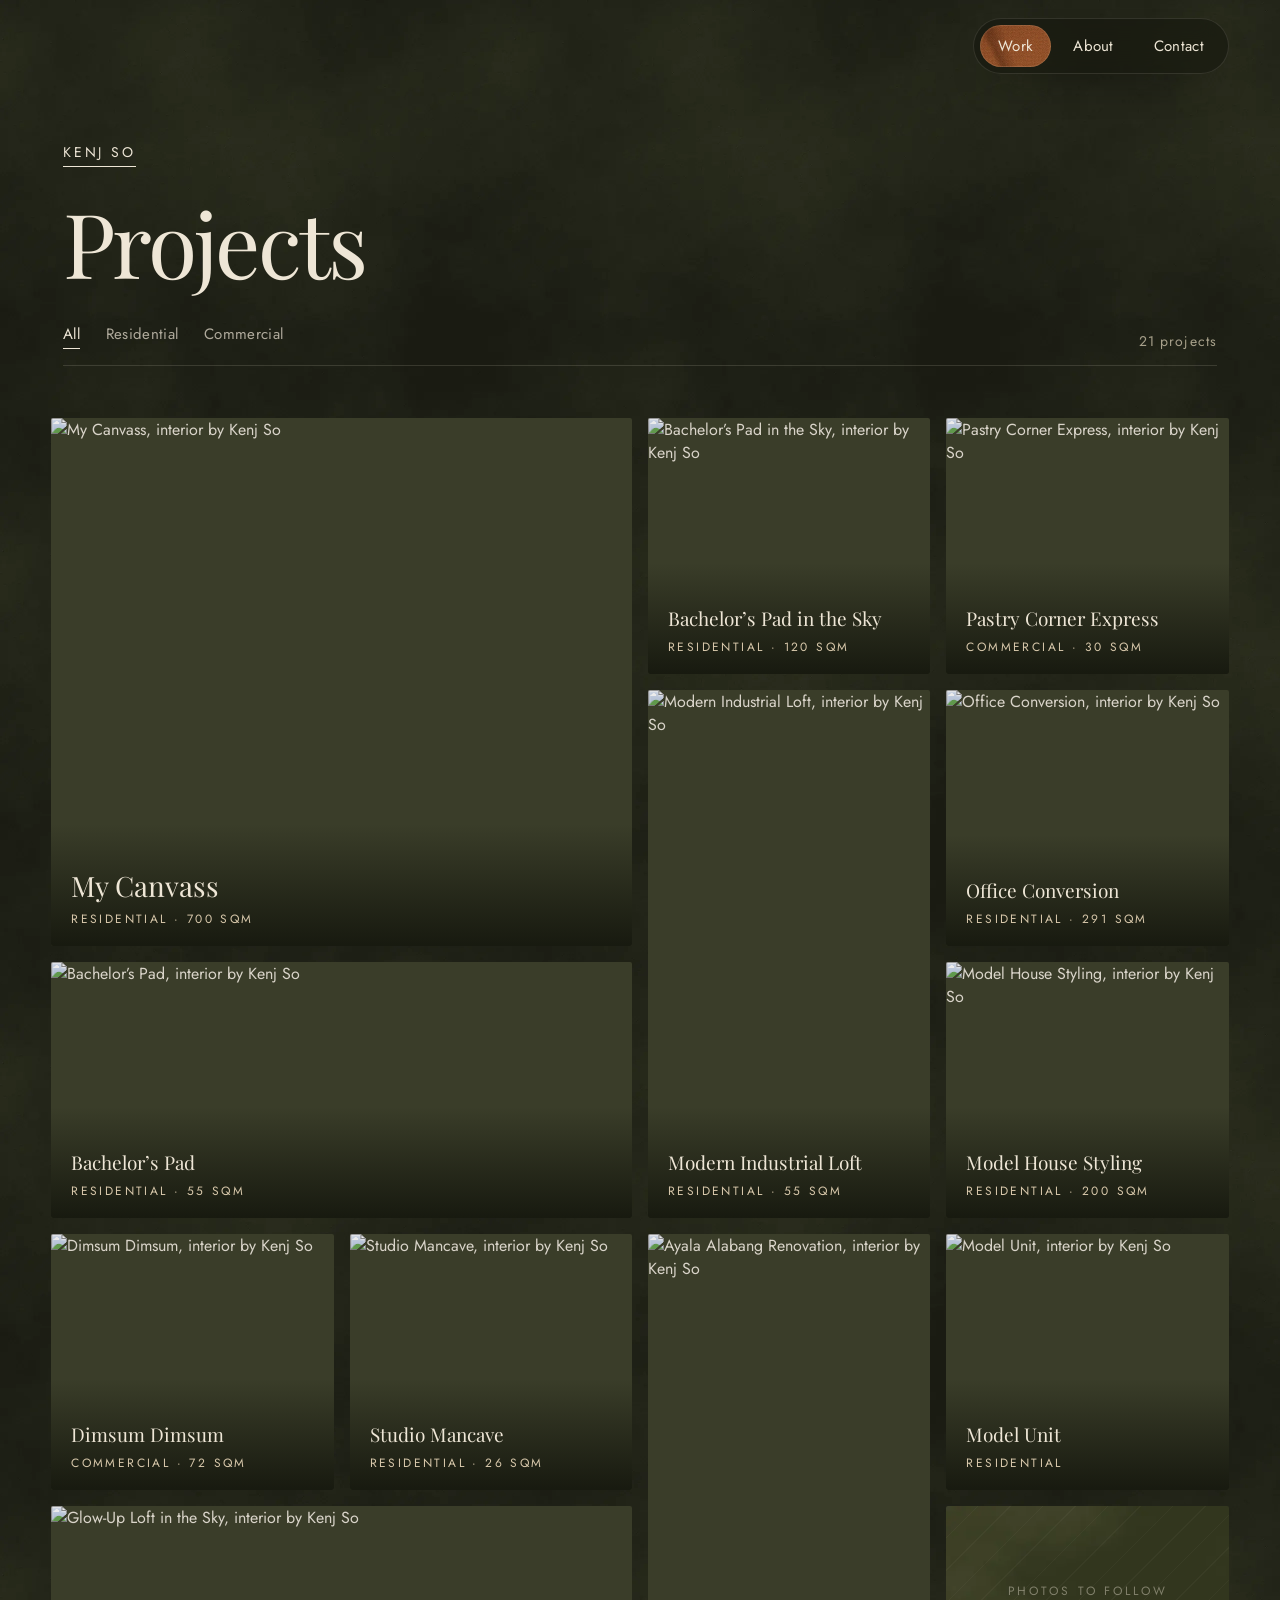
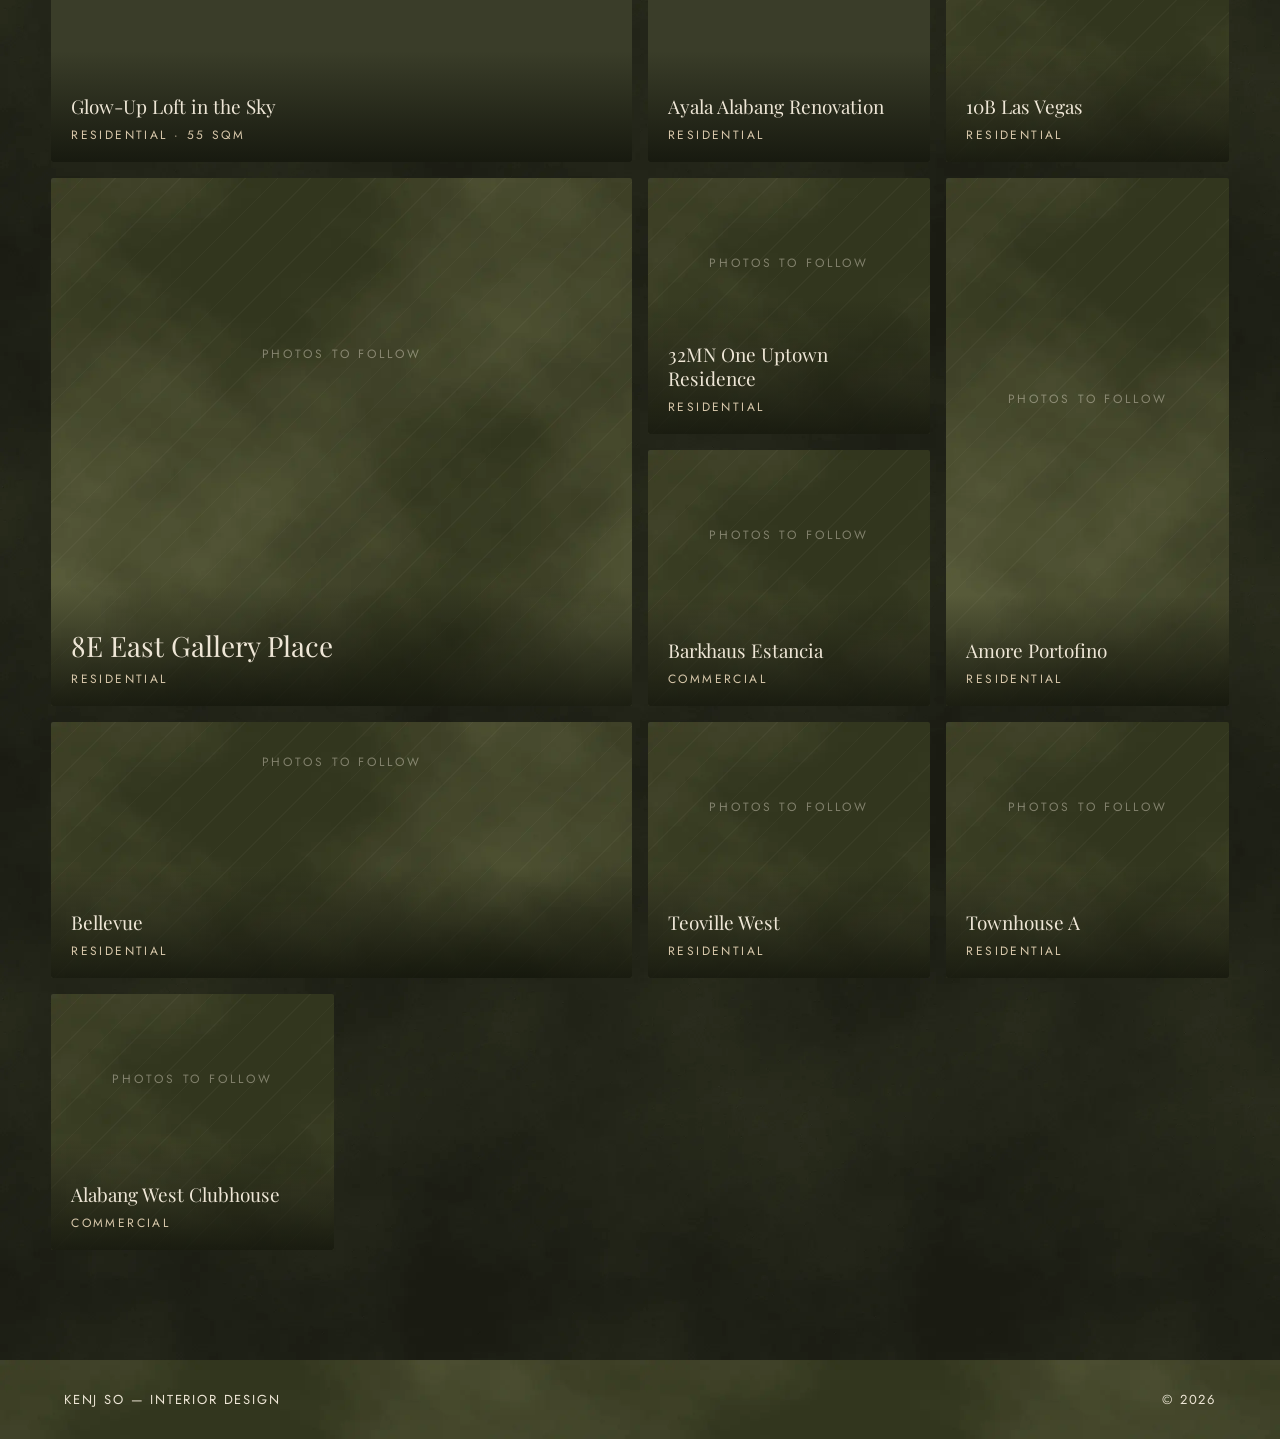
==== commit 1ddf918d: "Hide Village Amenities; add Alabang West Clubhouse placeholder Model House Styling takes Village Ame" ====
--- a/work.html
+++ b/work.html
@@ -39,5 +39,5 @@
 
 <footer class="limewash"><span>Kenj So — Interior Design</span><span>© 2026</span></footer>
 
-<script type="module" src="work.js?v=de187dc1e6"></script>
+<script type="module" src="work.js?v=4fc651a1ee"></script>
 </body></html>
